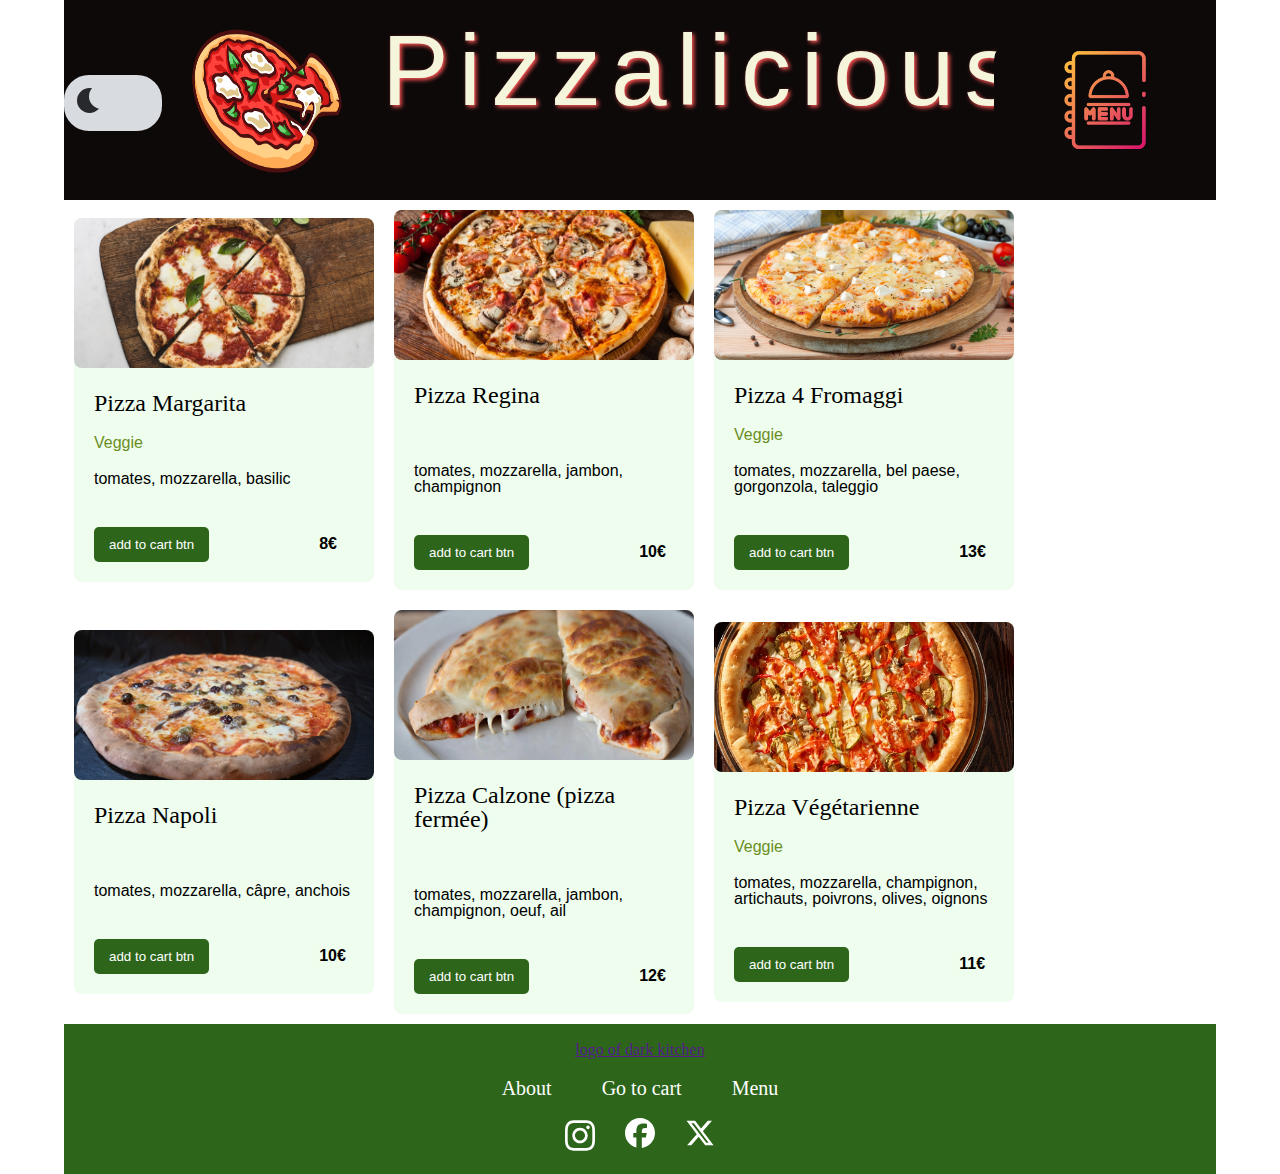
==== index.html @ 3999c594 ".." ====
<!DOCTYPE html>
<html lang="en">

<head>
    <meta charset="UTF-8">
    <meta http-equiv="X-UA-Compatible" content="IE=edge">
    <meta name="viewport" content="width=device-width, initial-scale=1.0">
    <link rel="stylesheet" href="./assets/scss/main.css">
    
    <script defer src="./assets/js/script.js"></script>
    <title>Dark kitchen</title>
</head>

<body>
    <header>
        <div class="toggle-switch">
            <label class="switch-label">
              <input type="checkbox" class="checkbox" onclick="toggleDarkMode()">
              <span class="slider"></span>
            </label>
          </div>
        <script src="./assets/js/dark-mode.js"></script>
        <section class="logopizza">
            <a href=""><img class= imglogo src="./assets/img/logo.png" alt="Logo pizza"></a>
        </section>
        <section class="title">
            <h1>Pizzalicious.</h1>
        </section>
        <section class="logomenu">
            <a class=lien href="lien"><img class= imgmenu src="/./assets/img/menu.png" alt="Logo Menu"></a>
        </section>
    </header>

    <main>
        <!--  a faire dans JS -->
    </main>
    <footer>
        <section>
            <a href="">logo of dark kitchen</a>
        </section>

        <section class="links">
        <a href="">About</a>
        <a href="">Go to cart</a>
        <a href="">Menu</a>
    </section>


        <section class="media">
            <a href="" target="_blank"><img src="./assets/img/instagram.svg" alt="instagram"></a>
            <a href="" target="_blank"><img src="./assets/img/facebook.svg" alt="facebook"></a>
            <a href="" target="_blank"><img src="./assets/img/x-twitter.svg" alt="x-twitter"></a>
        </section>
    </footer>
</body>

</html>
---- assets/scss/main.css ----
/* http://meyerweb.com/eric/tools/css/reset/ 
   v2.0 | 20110126
   License: none (public domain)
*/
html, body, div, span, applet, object, iframe,
h1, h2, h3, h4, h5, h6, p, blockquote, pre,
a, abbr, acronym, address, big, cite, code,
del, dfn, em, img, ins, kbd, q, s, samp,
small, strike, strong, sub, sup, tt, var,
b, u, i, center,
dl, dt, dd, ol, ul, li,
fieldset, form, label, legend,
table, caption, tbody, tfoot, thead, tr, th, td,
article, aside, canvas, details, embed,
figure, figcaption, footer, header, hgroup,
menu, nav, output, ruby, section, summary,
time, mark, audio, video {
  margin: 0;
  padding: 0;
  border: 0;
  font-size: 100%;
  font: inherit;
  vertical-align: baseline;
}

/* HTML5 display-role reset for older browsers */
article, aside, details, figcaption, figure,
footer, header, hgroup, menu, nav, section {
  display: block;
}

body {
  line-height: 1;
}

ol, ul {
  list-style: none;
}

blockquote, q {
  quotes: none;
}

blockquote:before, blockquote:after,
q:before, q:after {
  content: "";
  content: none;
}

table {
  border-collapse: collapse;
  border-spacing: 0;
}

footer {
  width: 100%;
  background-color: rgb(45, 102, 27);
  height: 150px;
  display: flex;
  flex-flow: column wrap;
  align-items: center;
  justify-content: center;
  gap: 20px;
}

.links {
  display: flex;
  flex-direction: row;
  gap: 50px;
}
.links a {
  text-decoration: none;
  color: white;
  font-size: 20px;
}

.media {
  display: flex;
  flex-direction: row;
  gap: 30px;
}
.media img {
  width: 30px;
}

body {
  background-color: rgb(255, 235, 235);
}

main {
  width: 100%;
  height: auto;
  display: flex;
  flex-direction: row;
  flex-wrap: wrap;
  justify-content: flex-start;
  align-content: center;
  align-items: center;
}

.pizza-card {
  background-color: rgb(238, 253, 238);
  border-radius: 8px;
  margin: 10px;
  width: 300px;
  transition: transform 0.3s ease-in-out;
}
.pizza-card:hover {
  transform: scale(1.05);
  box-shadow: 0 4px 8px rgba(0, 0, 0, 0.1);
}
.pizza-card__name {
  font-family: "Playfair Display", serif;
  font-size: 1.5em;
  margin: 20px 20px;
}
.pizza-card__veganOrNot {
  font-family: "Josefin Sans", sans-serif;
  text-align: center;
  margin: 20px 20px;
  color: #6B8E23;
}
.pizza-card__photo {
  width: 100%;
  height: 150px;
  border-radius: 8px;
  -o-object-fit: cover;
     object-fit: cover;
}
.pizza-card__ingredients {
  margin: 20px 20px;
  font-family: "Josefin Sans", sans-serif;
}
.pizza-card__add-to-cart {
  font-family: "Josefin Sans", sans-serif;
  background-color: rgb(45, 102, 27);
  color: #fff;
  padding: 10px 15px;
  margin: 20px 20px;
  border: none;
  border-radius: 5px;
  cursor: pointer;
}
.pizza-card__add-to-cart:hover {
  background-color: rgb(42, 133, 14);
}
.pizza-card__price {
  font-family: "Josefin Sans", sans-serif;
  font-weight: bold;
  margin-top: 10px;
  margin-left: 90px;
}

@media (max-width: 768px) {
  .pizza-card {
    width: 100%;
    margin: 20px 0;
  }
}
body {
  max-width: 90%;
  margin: auto;
  background-color: rgb(255, 255, 255);
}

header {
  width: 100%;
  height: 200px;
  display: flex;
  flex-direction: row;
  align-items: center;
  background-color: rgb(14, 9, 9);
}

.imglogo {
  width: 100%;
  height: 100%;
  margin-left: 20%;
}

.logopizza {
  width: 15%;
  height: 100%;
  background-color: rgb(14, 9, 9);
}

.title {
  width: 60%;
  height: 100%;
  font-size: 250%;
  text-align: center;
}

h1 {
  font-family: "Paytone One", sans-serif;
  color: beige;
  font-size: 100px;
  margin-top: 3%;
  margin-left: 10%;
  letter-spacing: 10px;
  text-shadow: 2px 2px 4px rgb(255, 84, 84);
}

.logomenu {
  width: 21%;
  background-color: rgb(14, 9, 9);
  margin: auto;
  border-radius: 20%;
}

.imgmenu {
  width: 60%;
  height: 50%;
  display: flex;
  margin: auto;
}

.dark-mode {
  background-color: #1c1c1e;
  color: #fefefe;
}

.dark-mode-link {
  color: blue;
}

.dark-mode-card {
  background-color: yellowgreen;
}

.toggle-switch {
  position: relative;
  width: 100px;
  height: 50px;
  --light: #d8dbe0;
  --dark: #28292c;
  --link: rgb(27, 129, 112);
  --link-hover: rgb(24, 94, 82);
}

.switch-label {
  position: absolute;
  width: 100%;
  height: 50px;
  background-color: var(--light);
  border-radius: 25px;
  cursor: pointer;
  border: 3px solid var(--light);
}

.checkbox {
  position: absolute;
  display: none;
}

.slider {
  position: absolute;
  width: 100%;
  height: 100%;
  border-radius: 25px;
  transition: 0.3s;
}

.checkbox:checked ~ .slider {
  background-color: var(--dark);
}

.slider::before {
  content: "";
  position: absolute;
  top: 10px;
  left: 10px;
  width: 25px;
  height: 25px;
  border-radius: 50%;
  box-shadow: inset 12px -4px 0px 0px var(--dark);
  background-color: var(--light);
  transition: 0.3s;
}

.checkbox:checked ~ .slider::before {
  transform: translateX(50px);
  background-color: var(--light);
  box-shadow: none;
}/*# sourceMappingURL=main.css.map */
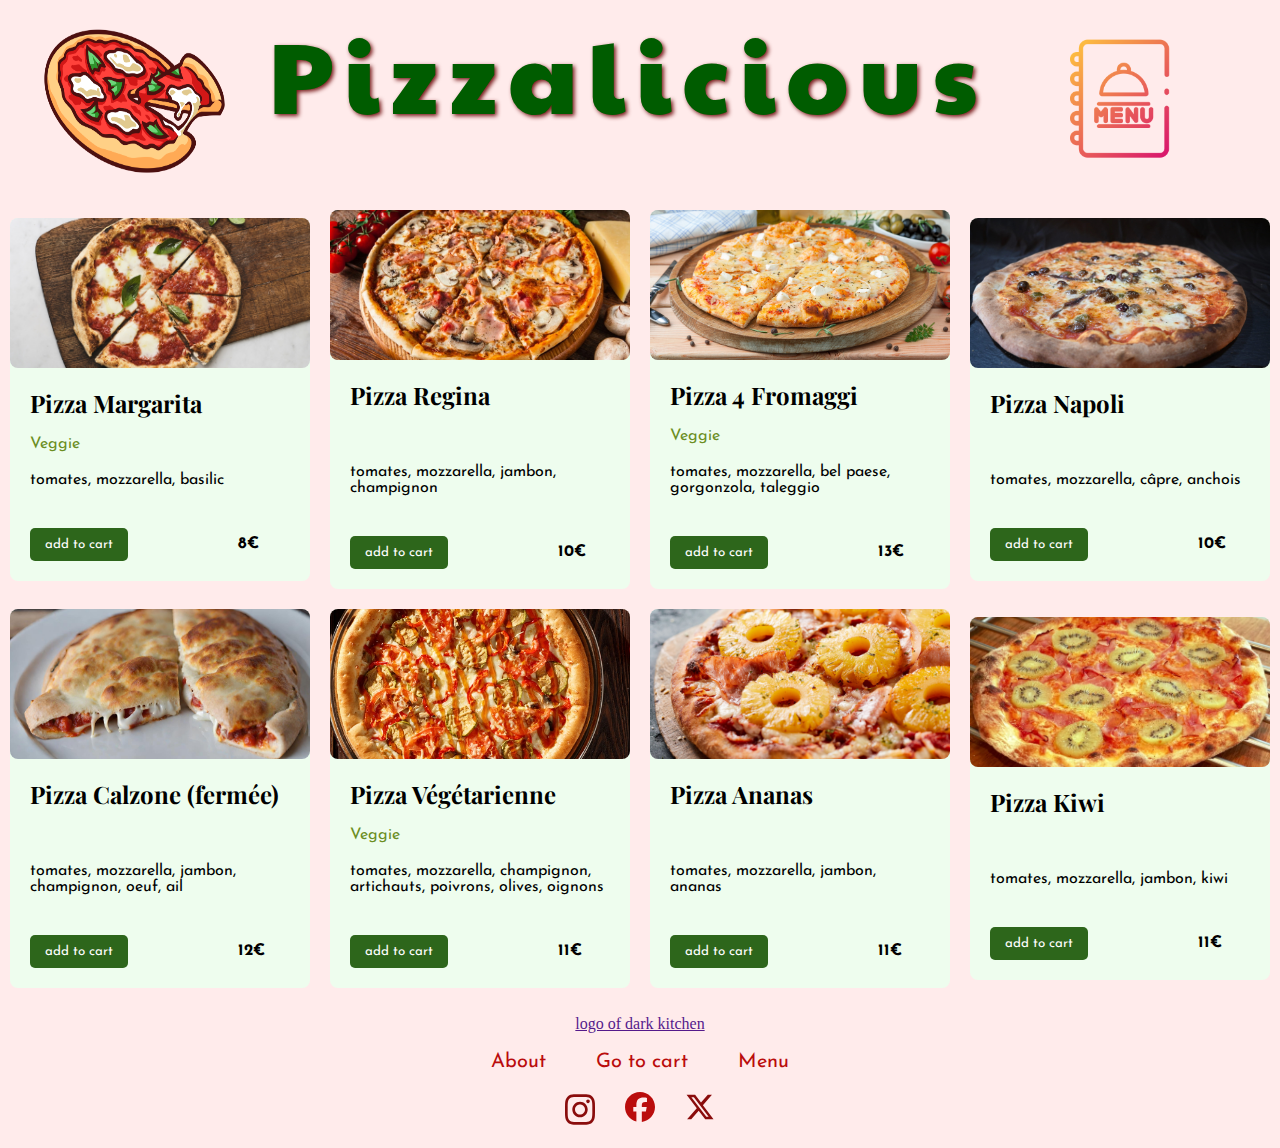
==== commit 5d4fb294: "version finale v1.0" ====
--- a/index.html
+++ b/index.html
@@ -5,51 +5,61 @@
     <meta charset="UTF-8">
     <meta http-equiv="X-UA-Compatible" content="IE=edge">
     <meta name="viewport" content="width=device-width, initial-scale=1.0">
-    <link rel="stylesheet" href="./assets/scss/main.css">
-    
-    <script defer src="./assets/js/script.js"></script>
+    <!-- <script src="\\wsl.localhost\Ubuntu-22.04\home\seaansurf\DOM\projects\Dark-Kitchen\assets\js\script.js"></script> -->
+    <script src="./assets/js/script.js"></script>
+    <link rel="stylesheet" href="assets/scss/main.css">
+    <!-- <link rel="stylesheet" href="assets/scss/vendors/_reset.css"> -->
     <title>Dark kitchen</title>
 </head>
 
 <body>
-    <header>
-        <div class="toggle-switch">
-            <label class="switch-label">
-              <input type="checkbox" class="checkbox" onclick="toggleDarkMode()">
-              <span class="slider"></span>
-            </label>
-          </div>
-        <script src="./assets/js/dark-mode.js"></script>
+
+    <!-- HEADER -->
+    <header> 
         <section class="logopizza">
-            <a href=""><img class= imglogo src="./assets/img/logo.png" alt="Logo pizza"></a>
-        </section>
-        <section class="title">
-            <h1>Pizzalicious.</h1>
-        </section>
-        <section class="logomenu">
-            <a class=lien href="lien"><img class= imgmenu src="/./assets/img/menu.png" alt="Logo Menu"></a>
-        </section>
+        <a href="">
+            <img class= imglogo src="assets/img/logo.png" alt="Logo pizza">
+            </a>
+    </section>
+    <section class="title">
+        <h1>Pizzalicious</h1>
+    </section>
+    <section class="logomenu">
+        <a class=lien href="lien">
+            <section class="menuderoulant">
+        <img class= imgmenu src="assets/img/menu.png" alt="Logo Menu">
+        <ul class="listemenu">
+            <li><a href="#">pizzas</a></li>
+            <li><a href="#">pizzas veggies</a></li>
+        </ul>
+    </section>
+    </a>
+    </section>
     </header>
-
+<!-- MAIN -->
     <main>
         <!--  a faire dans JS -->
     </main>
+
+
+
+<!--  FOOTER -->
     <footer>
         <section>
             <a href="">logo of dark kitchen</a>
         </section>
 
         <section class="links">
-        <a href="">About</a>
-        <a href="">Go to cart</a>
-        <a href="">Menu</a>
-    </section>
+            <a href="">About</a>
+            <a href="">Go to cart</a>
+            <a href="">Menu</a>
+        </section>
 
 
         <section class="media">
-            <a href="" target="_blank"><img src="./assets/img/instagram.svg" alt="instagram"></a>
-            <a href="" target="_blank"><img src="./assets/img/facebook.svg" alt="facebook"></a>
-            <a href="" target="_blank"><img src="./assets/img/x-twitter.svg" alt="x-twitter"></a>
+            <a href="" target="_blank"><img src="./assets/img/instagram_1.svg" alt="instagram"></a>
+            <a href="" target="_blank"><img src="assets/img/facebook_red.svg" alt="facebook"></a>
+            <a href="" target="_blank"><img src="./assets/img/x-twitter_1.svg" alt="x-twitter"></a>
         </section>
     </footer>
 </body>
--- a/assets/scss/main.css
+++ b/assets/scss/main.css
@@ -2,8 +2,10 @@
    v2.0 | 20110126
    License: none (public domain)
 */
+@import url("https://fonts.googleapis.com/css2?family=Paytone+One&display=swap");
+@import url("https://fonts.googleapis.com/css2?family=Crimson+Text:wght@400;700&family=Josefin+Sans:wght@300;400&family=Playfair+Display:wght@400;700&display=swap");
 html, body, div, span, applet, object, iframe,
-h1, h2, h3, h4, h5, h6, p, blockquote, pre,
+h1, h2, h4, h5, h6, p, blockquote, pre,
 a, abbr, acronym, address, big, cite, code,
 del, dfn, em, img, ins, kbd, q, s, samp,
 small, strike, strong, sub, sup, tt, var,
@@ -52,39 +54,98 @@
   border-spacing: 0;
 }
 
-footer {
-  width: 100%;
-  background-color: rgb(45, 102, 27);
-  height: 150px;
-  display: flex;
-  flex-flow: column wrap;
+body {
+  background-color: rgb(255, 235, 235);
+}
+
+header {
+  width: 100%;
+  height: 200px;
+  display: flex;
+  flex-direction: row;
   align-items: center;
-  justify-content: center;
-  gap: 20px;
-}
-
-.links {
-  display: flex;
-  flex-direction: row;
-  gap: 50px;
-}
-.links a {
+  background-color: rgb(255, 235, 235);
+}
+
+.imglogo {
+  width: 100%;
+  height: 100%;
+  margin-left: 20%;
+}
+
+.logopizza {
+  width: 15%;
+  height: 100%;
+  background-color: rgb(255, 235, 235);
+}
+
+.title {
+  font-family: "Paytone One, Sans-Serif";
+  width: 60%;
+  height: 100%;
+  font-size: 250%;
+  text-align: center;
+}
+
+h1 {
+  font-family: "Paytone One", sans-serif;
+  color: rgb(0, 92, 0);
+  font-size: 100px;
+  margin-top: 3%;
+  margin-left: 10%;
+  letter-spacing: 10px;
+  text-shadow: 2px 2px 4px rgb(117, 23, 23);
+}
+
+.logomenu {
+  width: 21%;
+  margin: auto;
+}
+
+.imgmenu {
+  width: 60%;
+  height: 50%;
+  display: flex;
+  margin: auto;
+}
+
+.menuderoulant {
+  font-family: "Josefin Sans", sans-serif;
+  position: relative;
+  display: inline-block;
+}
+.menuderoulant ul {
+  display: none;
+}
+.menuderoulant:hover ul {
+  display: block;
+}
+
+.listemenu {
+  position: relative;
+  list-style: none;
+  padding: 5%;
+  margin: 0;
+  background-color: rgb(238, 253, 238);
+  box-shadow: 0px 8px 16px 0px rgba(0, 0, 0, 0.2);
+}
+
+.listemenu li {
+  padding: 10px;
+  text-align: right;
+}
+
+.menuderoulant a {
+  font-family: "Crimson Text", serif;
+  font-size: x-large;
   text-decoration: none;
-  color: white;
-  font-size: 20px;
-}
-
-.media {
-  display: flex;
-  flex-direction: row;
-  gap: 30px;
-}
-.media img {
-  width: 30px;
-}
-
-body {
-  background-color: rgb(255, 235, 235);
+  color: rgb(92, 0, 0);
+}
+
+ul {
+  width: 60%;
+  height: 90px;
+  border-radius: 20px;
 }
 
 main {
@@ -151,135 +212,43 @@
   margin-left: 90px;
 }
 
+footer {
+  width: 100%;
+  background-color: rgb(255, 235, 235);
+  height: 150px;
+  display: flex;
+  flex-flow: column wrap;
+  align-items: center;
+  justify-content: center;
+  gap: 20px;
+}
+
+.links {
+  font-family: "Josefin Sans", sans-serif;
+  color: rgb(186, 12, 12);
+  display: flex;
+  flex-direction: row;
+  gap: 50px;
+}
+.links a {
+  text-decoration: none;
+  font-family: "Josefin Sans", sans-serif;
+  color: rgb(186, 12, 12);
+  font-size: 20px;
+}
+
+.media {
+  display: flex;
+  flex-direction: row;
+  gap: 30px;
+}
+.media img {
+  width: 30px;
+}
+
 @media (max-width: 768px) {
   .pizza-card {
     width: 100%;
     margin: 20px 0;
   }
-}
-body {
-  max-width: 90%;
-  margin: auto;
-  background-color: rgb(255, 255, 255);
-}
-
-header {
-  width: 100%;
-  height: 200px;
-  display: flex;
-  flex-direction: row;
-  align-items: center;
-  background-color: rgb(14, 9, 9);
-}
-
-.imglogo {
-  width: 100%;
-  height: 100%;
-  margin-left: 20%;
-}
-
-.logopizza {
-  width: 15%;
-  height: 100%;
-  background-color: rgb(14, 9, 9);
-}
-
-.title {
-  width: 60%;
-  height: 100%;
-  font-size: 250%;
-  text-align: center;
-}
-
-h1 {
-  font-family: "Paytone One", sans-serif;
-  color: beige;
-  font-size: 100px;
-  margin-top: 3%;
-  margin-left: 10%;
-  letter-spacing: 10px;
-  text-shadow: 2px 2px 4px rgb(255, 84, 84);
-}
-
-.logomenu {
-  width: 21%;
-  background-color: rgb(14, 9, 9);
-  margin: auto;
-  border-radius: 20%;
-}
-
-.imgmenu {
-  width: 60%;
-  height: 50%;
-  display: flex;
-  margin: auto;
-}
-
-.dark-mode {
-  background-color: #1c1c1e;
-  color: #fefefe;
-}
-
-.dark-mode-link {
-  color: blue;
-}
-
-.dark-mode-card {
-  background-color: yellowgreen;
-}
-
-.toggle-switch {
-  position: relative;
-  width: 100px;
-  height: 50px;
-  --light: #d8dbe0;
-  --dark: #28292c;
-  --link: rgb(27, 129, 112);
-  --link-hover: rgb(24, 94, 82);
-}
-
-.switch-label {
-  position: absolute;
-  width: 100%;
-  height: 50px;
-  background-color: var(--light);
-  border-radius: 25px;
-  cursor: pointer;
-  border: 3px solid var(--light);
-}
-
-.checkbox {
-  position: absolute;
-  display: none;
-}
-
-.slider {
-  position: absolute;
-  width: 100%;
-  height: 100%;
-  border-radius: 25px;
-  transition: 0.3s;
-}
-
-.checkbox:checked ~ .slider {
-  background-color: var(--dark);
-}
-
-.slider::before {
-  content: "";
-  position: absolute;
-  top: 10px;
-  left: 10px;
-  width: 25px;
-  height: 25px;
-  border-radius: 50%;
-  box-shadow: inset 12px -4px 0px 0px var(--dark);
-  background-color: var(--light);
-  transition: 0.3s;
-}
-
-.checkbox:checked ~ .slider::before {
-  transform: translateX(50px);
-  background-color: var(--light);
-  box-shadow: none;
 }/*# sourceMappingURL=main.css.map */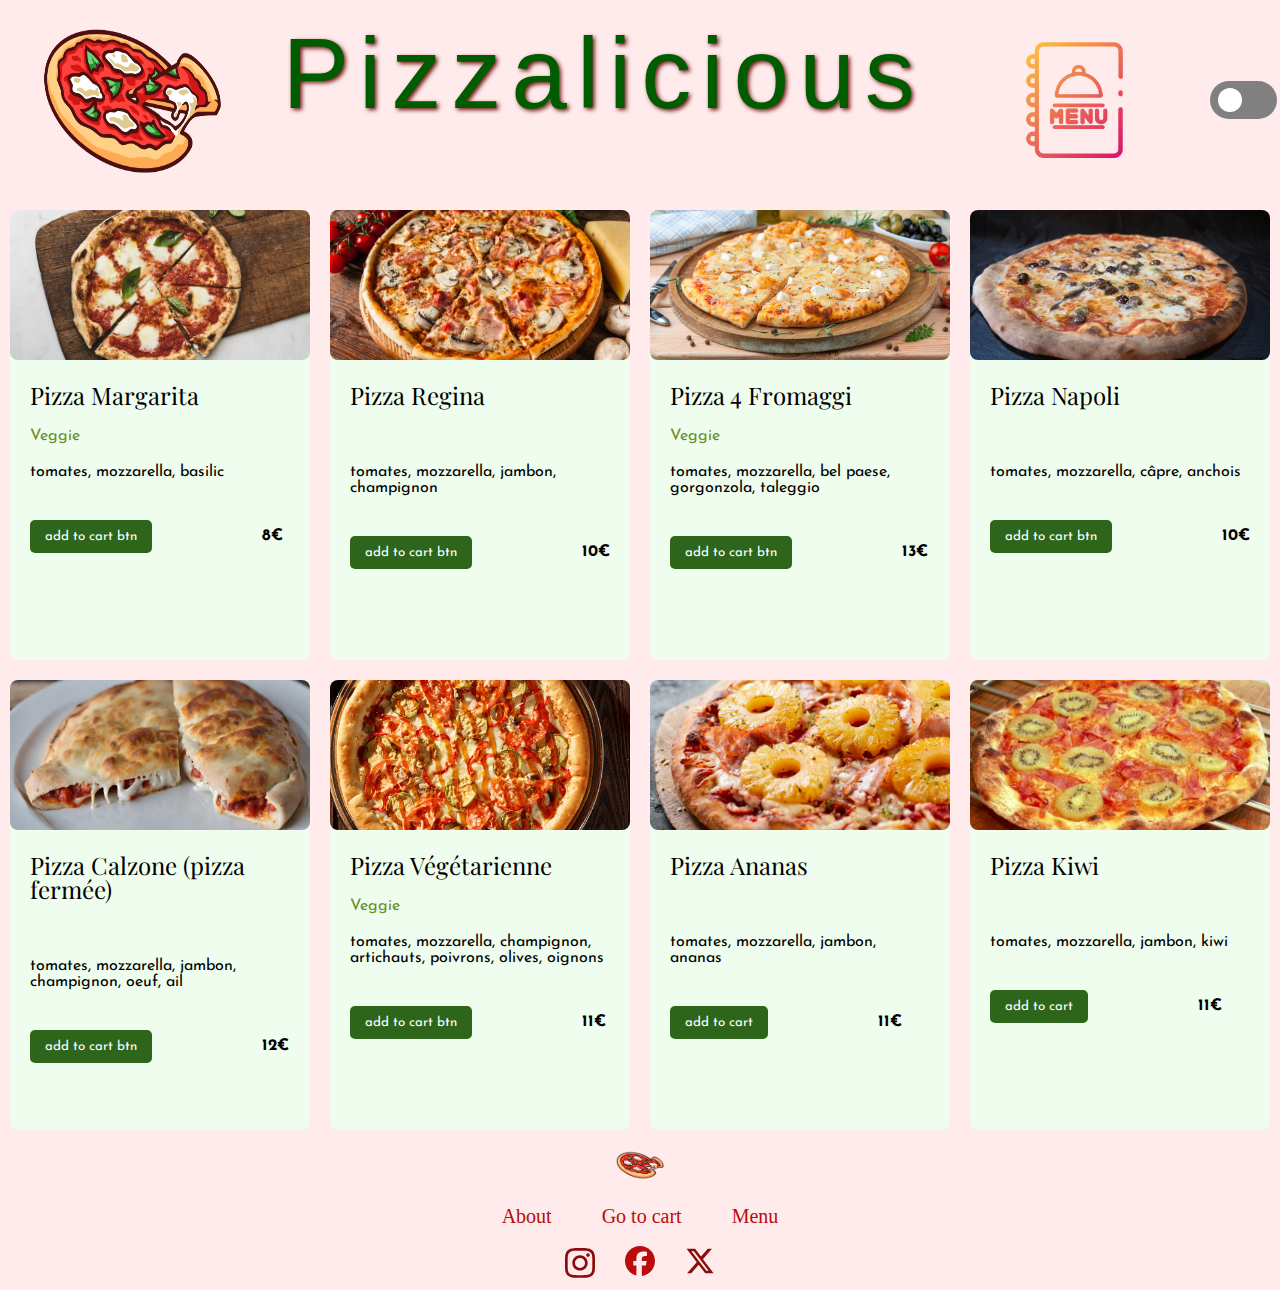
==== commit ae60fa5f: "darkmode + btn" ====
--- a/index.html
+++ b/index.html
@@ -5,61 +5,51 @@
     <meta charset="UTF-8">
     <meta http-equiv="X-UA-Compatible" content="IE=edge">
     <meta name="viewport" content="width=device-width, initial-scale=1.0">
-    <!-- <script src="\\wsl.localhost\Ubuntu-22.04\home\seaansurf\DOM\projects\Dark-Kitchen\assets\js\script.js"></script> -->
-    <script src="./assets/js/script.js"></script>
-    <link rel="stylesheet" href="assets/scss/main.css">
-    <!-- <link rel="stylesheet" href="assets/scss/vendors/_reset.css"> -->
+    <link rel="stylesheet" href="./assets/scss/main.css">
+    
+    <script defer src="./assets/js/script.js"></script>
     <title>Dark kitchen</title>
 </head>
 
 <body>
+    <header>
+        <section class="logopizza">
+            <a href=""><img class= imglogo src="./assets/img/logo.png" alt="Logo pizza"></a>
+        </section>
+        <section class="title">
+            <h1>Pizzalicious</h1>
+        </section>
+        <section class="logomenu">
+            <a class=lien href="#"><img class= imgmenu src="/./assets/img/menu.png" alt="Logo Menu"></a>
+        </section>
 
-    <!-- HEADER -->
-    <header> 
-        <section class="logopizza">
-        <a href="">
-            <img class= imglogo src="assets/img/logo.png" alt="Logo pizza">
-            </a>
-    </section>
-    <section class="title">
-        <h1>Pizzalicious</h1>
-    </section>
-    <section class="logomenu">
-        <a class=lien href="lien">
-            <section class="menuderoulant">
-        <img class= imgmenu src="assets/img/menu.png" alt="Logo Menu">
-        <ul class="listemenu">
-            <li><a href="#">pizzas</a></li>
-            <li><a href="#">pizzas veggies</a></li>
-        </ul>
-    </section>
-    </a>
-    </section>
+
+        <label class="switch">
+            <input type="checkbox" onclick="toggleDarkMode()">
+            <span class="slider"></span>
+        </label>
+        <script src="./assets/js/dark-mode.js"></script>
     </header>
-<!-- MAIN -->
+
     <main>
         <!--  a faire dans JS -->
     </main>
-
-
-
-<!--  FOOTER -->
     <footer>
-        <section>
-            <a href="">logo of dark kitchen</a>
+        <section class= "logo">
+            <img  src="./assets/img/logo.png" alt="Logo pizza">
         </section>
 
         <section class="links">
-            <a href="">About</a>
-            <a href="">Go to cart</a>
-            <a href="">Menu</a>
-        </section>
+        <a href="#">About</a>
+        <a href="#">Go to cart</a>
+        <a href="#">Menu</a>
+    </section>
 
 
         <section class="media">
-            <a href="" target="_blank"><img src="./assets/img/instagram_1.svg" alt="instagram"></a>
-            <a href="" target="_blank"><img src="assets/img/facebook_red.svg" alt="facebook"></a>
-            <a href="" target="_blank"><img src="./assets/img/x-twitter_1.svg" alt="x-twitter"></a>
+            <a href="#" target="_blank" ><img src="./assets/img/instagram.svg" alt="instagram" class="reseaux insta"></a>
+            <a href="#" target="_blank" ><img src="./assets/img/facebook.svg" alt="facebook" class="reseaux facebook"></a>
+            <a href="#" target="_blank" ><img src="./assets/img/x-twitter.svg" alt="x-twitter" class="reseaux twitter"></a>
         </section>
     </footer>
 </body>
--- a/assets/scss/main.css
+++ b/assets/scss/main.css
@@ -2,10 +2,9 @@
    v2.0 | 20110126
    License: none (public domain)
 */
-@import url("https://fonts.googleapis.com/css2?family=Paytone+One&display=swap");
 @import url("https://fonts.googleapis.com/css2?family=Crimson+Text:wght@400;700&family=Josefin+Sans:wght@300;400&family=Playfair+Display:wght@400;700&display=swap");
 html, body, div, span, applet, object, iframe,
-h1, h2, h4, h5, h6, p, blockquote, pre,
+h1, h2, h3, h4, h5, h6, p, blockquote, pre,
 a, abbr, acronym, address, big, cite, code,
 del, dfn, em, img, ins, kbd, q, s, samp,
 small, strike, strong, sub, sup, tt, var,
@@ -54,17 +53,118 @@
   border-spacing: 0;
 }
 
+footer {
+  width: 100%;
+  height: 150px;
+  display: flex;
+  flex-flow: column wrap;
+  align-items: center;
+  justify-content: center;
+  gap: 20px;
+}
+footer img {
+  width: 50px;
+}
+
+.links {
+  display: flex;
+  flex-direction: row;
+  gap: 50px;
+}
+.links a {
+  text-decoration: none;
+  color: rgb(186, 12, 12);
+  font-size: 20px;
+}
+
+.media {
+  display: flex;
+  flex-direction: row;
+  gap: 30px;
+}
+.media img {
+  width: 30px;
+}
+
 body {
   background-color: rgb(255, 235, 235);
 }
 
+main {
+  width: 100%;
+  display: flex;
+  flex-direction: row;
+  flex-wrap: wrap;
+  align-items: center;
+  justify-content: center;
+}
+
+.pizza-card {
+  background-color: rgb(238, 253, 238);
+  border-radius: 8px;
+  margin: 10px;
+  width: 300px;
+  height: 450px;
+  transition: transform 0.3s ease-in-out;
+}
+.pizza-card:hover {
+  transform: scale(1.05);
+  box-shadow: 0 4px 8px rgba(0, 0, 0, 0.1);
+}
+.pizza-card__name {
+  font-family: "Playfair Display", serif;
+  font-size: 1.5em;
+  margin: 20px 20px;
+}
+.pizza-card__veganOrNot {
+  font-family: "Josefin Sans", sans-serif;
+  text-align: center;
+  margin: 20px 20px;
+  color: #6B8E23;
+}
+.pizza-card__photo {
+  width: 100%;
+  height: 150px;
+  border-radius: 8px;
+  -o-object-fit: cover;
+     object-fit: cover;
+}
+.pizza-card__ingredients {
+  margin: 20px 20px;
+  font-family: "Josefin Sans", sans-serif;
+}
+.pizza-card__add-to-cart {
+  font-family: "Josefin Sans", sans-serif;
+  background-color: rgb(45, 102, 27);
+  color: #fff;
+  padding: 10px 15px;
+  margin: 20px 20px;
+  border: none;
+  border-radius: 5px;
+  cursor: pointer;
+}
+.pizza-card__add-to-cart:hover {
+  background-color: rgb(42, 133, 14);
+}
+.pizza-card__price {
+  font-family: "Josefin Sans", sans-serif;
+  font-weight: bold;
+  margin-top: 10px;
+  margin-left: 90px;
+}
+
+@media (max-width: 768px) {
+  .pizza-card {
+    width: 100%;
+    margin: 20px 0;
+  }
+}
 header {
   width: 100%;
   height: 200px;
   display: flex;
   flex-direction: row;
   align-items: center;
-  background-color: rgb(255, 235, 235);
 }
 
 .imglogo {
@@ -76,7 +176,6 @@
 .logopizza {
   width: 15%;
   height: 100%;
-  background-color: rgb(255, 235, 235);
 }
 
 .title {
@@ -148,107 +247,66 @@
   border-radius: 20px;
 }
 
-main {
-  width: 100%;
-  height: auto;
-  display: flex;
-  flex-direction: row;
-  flex-wrap: wrap;
-  justify-content: flex-start;
-  align-content: center;
-  align-items: center;
-}
-
-.pizza-card {
-  background-color: rgb(238, 253, 238);
-  border-radius: 8px;
-  margin: 10px;
-  width: 300px;
-  transition: transform 0.3s ease-in-out;
-}
-.pizza-card:hover {
-  transform: scale(1.05);
-  box-shadow: 0 4px 8px rgba(0, 0, 0, 0.1);
-}
-.pizza-card__name {
-  font-family: "Playfair Display", serif;
-  font-size: 1.5em;
-  margin: 20px 20px;
-}
-.pizza-card__veganOrNot {
-  font-family: "Josefin Sans", sans-serif;
-  text-align: center;
-  margin: 20px 20px;
-  color: #6B8E23;
-}
-.pizza-card__photo {
-  width: 100%;
-  height: 150px;
-  border-radius: 8px;
-  -o-object-fit: cover;
-     object-fit: cover;
-}
-.pizza-card__ingredients {
-  margin: 20px 20px;
-  font-family: "Josefin Sans", sans-serif;
-}
-.pizza-card__add-to-cart {
-  font-family: "Josefin Sans", sans-serif;
-  background-color: rgb(45, 102, 27);
-  color: #fff;
-  padding: 10px 15px;
-  margin: 20px 20px;
-  border: none;
-  border-radius: 5px;
+.dark-mode {
+  background-color: rgb(92, 0, 0);
+  color: white;
+}
+
+.dark-mode-header {
+  background-color: rgb(92, 0, 0);
+}
+.dark-mode-header h1 {
+  text-shadow: 2px 2px 4px rgb(238, 253, 238);
+}
+
+.dark-mode-card {
+  background-color: rgb(0, 92, 0);
+}
+
+.dark-mode-foot {
+  background-color: rgb(92, 0, 0);
+}
+.dark-mode-foot a {
+  color: rgb(255, 235, 235);
+}
+
+.switch {
+  position: relative;
+  display: inline-block;
+  width: 68px;
+  height: 38px;
+  margin: 3px;
+}
+
+.switch input {
+  opacity: 0;
+  width: 0;
+  height: 0;
+}
+
+.slider {
+  position: absolute;
   cursor: pointer;
-}
-.pizza-card__add-to-cart:hover {
-  background-color: rgb(42, 133, 14);
-}
-.pizza-card__price {
-  font-family: "Josefin Sans", sans-serif;
-  font-weight: bold;
-  margin-top: 10px;
-  margin-left: 90px;
-}
-
-footer {
-  width: 100%;
-  background-color: rgb(255, 235, 235);
-  height: 150px;
-  display: flex;
-  flex-flow: column wrap;
-  align-items: center;
-  justify-content: center;
-  gap: 20px;
-}
-
-.links {
-  font-family: "Josefin Sans", sans-serif;
-  color: rgb(186, 12, 12);
-  display: flex;
-  flex-direction: row;
-  gap: 50px;
-}
-.links a {
-  text-decoration: none;
-  font-family: "Josefin Sans", sans-serif;
-  color: rgb(186, 12, 12);
-  font-size: 20px;
-}
-
-.media {
-  display: flex;
-  flex-direction: row;
-  gap: 30px;
-}
-.media img {
-  width: 30px;
-}
-
-@media (max-width: 768px) {
-  .pizza-card {
-    width: 100%;
-    margin: 20px 0;
-  }
+  top: 0;
+  left: 0;
+  right: 0;
+  bottom: 0;
+  background-color: grey;
+  border-radius: 34px;
+}
+
+.slider:before {
+  position: absolute;
+  content: "";
+  height: 24px;
+  width: 24px;
+  left: 8px;
+  bottom: 7px;
+  background-color: white;
+  border-radius: 50%;
+}
+
+input:checked + .slider:before {
+  background-color: white;
+  transform: translateX(24px);
 }/*# sourceMappingURL=main.css.map */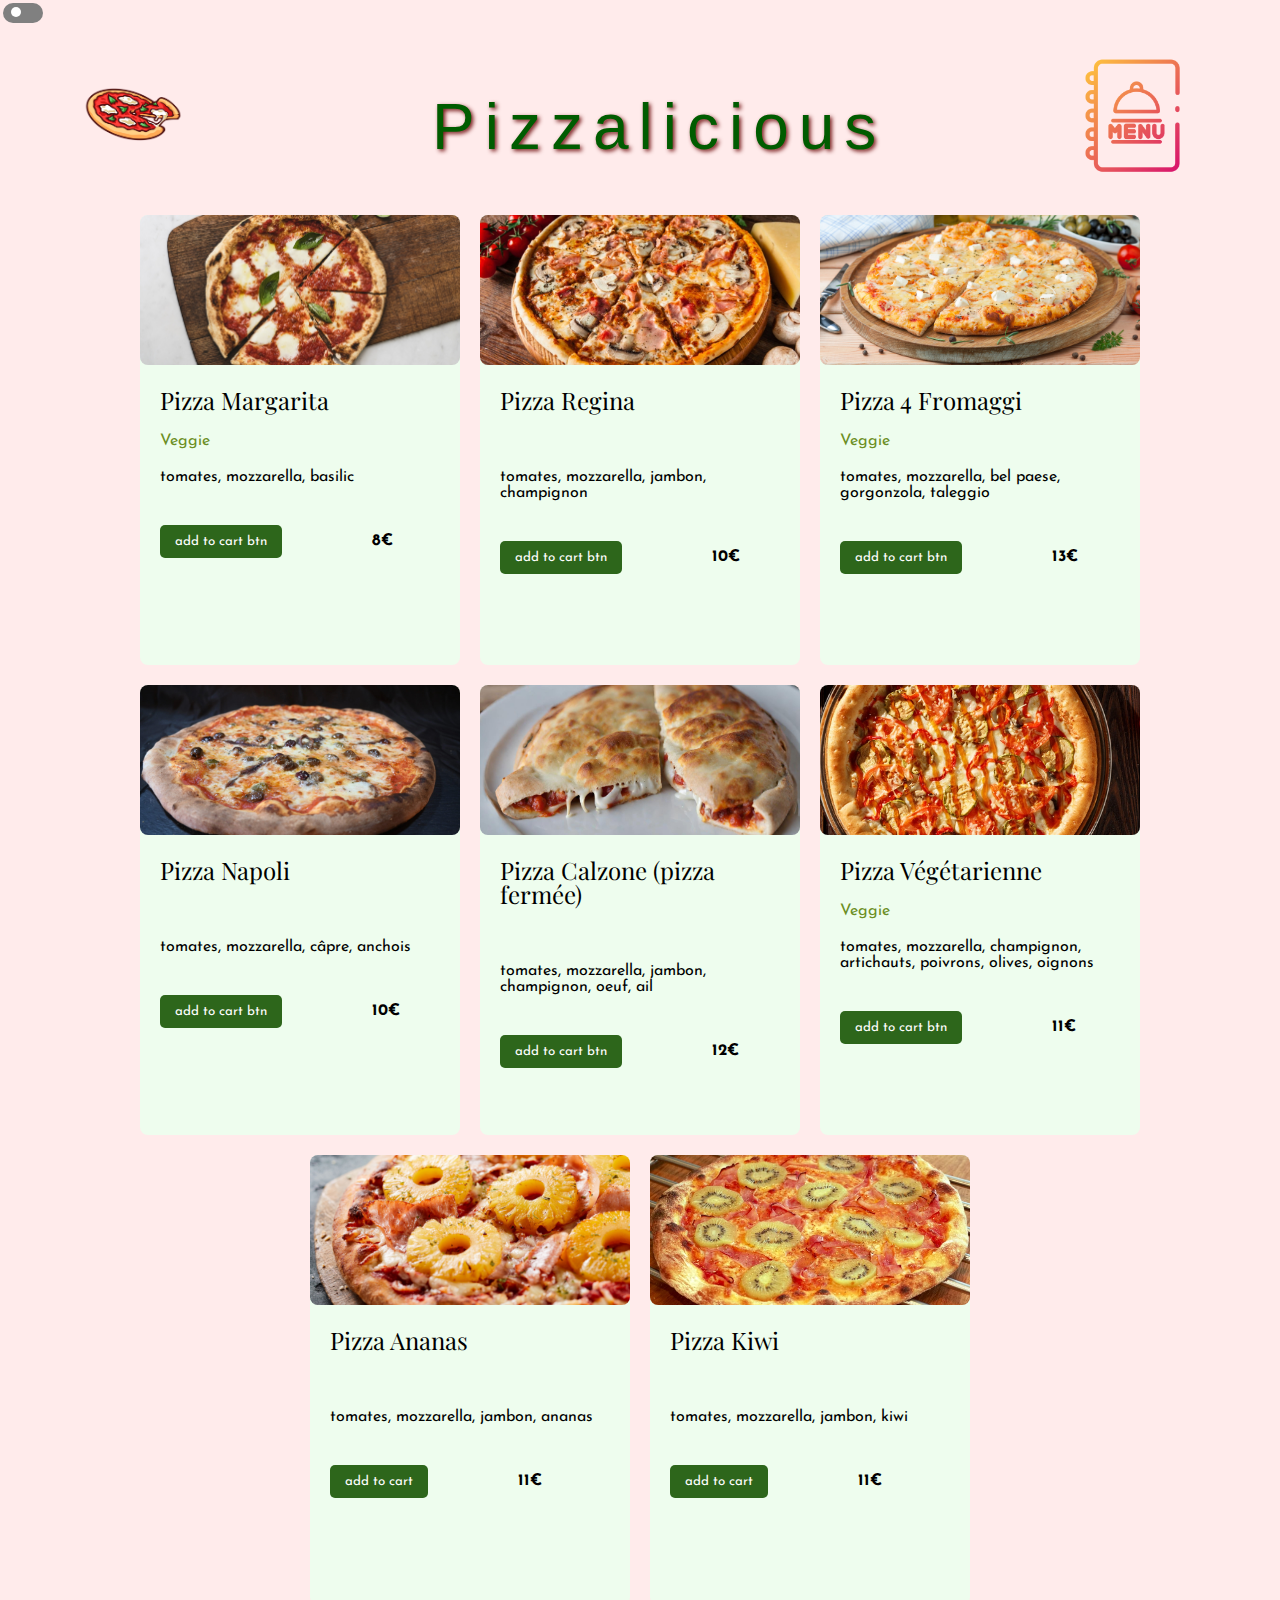
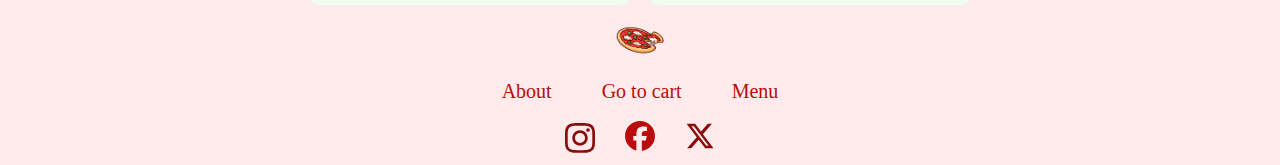
==== commit d32f8997: "responsive" ====
--- a/index.html
+++ b/index.html
@@ -12,6 +12,11 @@
 </head>
 
 <body>
+    <label class="switch">
+        <input type="checkbox" onclick="toggleDarkMode()">
+        <span class="slider"></span>
+    </label>
+    <script src="./assets/js/dark-mode.js"></script>
     <header>
         <section class="logopizza">
             <a href=""><img class= imglogo src="./assets/img/logo.png" alt="Logo pizza"></a>
@@ -22,13 +27,6 @@
         <section class="logomenu">
             <a class=lien href="#"><img class= imgmenu src="/./assets/img/menu.png" alt="Logo Menu"></a>
         </section>
-
-
-        <label class="switch">
-            <input type="checkbox" onclick="toggleDarkMode()">
-            <span class="slider"></span>
-        </label>
-        <script src="./assets/js/dark-mode.js"></script>
     </header>
 
     <main>
@@ -38,14 +36,11 @@
         <section class= "logo">
             <img  src="./assets/img/logo.png" alt="Logo pizza">
         </section>
-
         <section class="links">
-        <a href="#">About</a>
-        <a href="#">Go to cart</a>
-        <a href="#">Menu</a>
-    </section>
-
-
+            <a href="#">About</a>
+            <a href="#">Go to cart</a>
+            <a href="#">Menu</a>
+        </section>
         <section class="media">
             <a href="#" target="_blank" ><img src="./assets/img/instagram.svg" alt="instagram" class="reseaux insta"></a>
             <a href="#" target="_blank" ><img src="./assets/img/facebook.svg" alt="facebook" class="reseaux facebook"></a>
--- a/assets/scss/main.css
+++ b/assets/scss/main.css
@@ -103,9 +103,19 @@
   background-color: rgb(238, 253, 238);
   border-radius: 8px;
   margin: 10px;
-  width: 300px;
+  width: 25%;
   height: 450px;
   transition: transform 0.3s ease-in-out;
+}
+@media screen and (max-width: 950px) {
+  .pizza-card {
+    width: 40%;
+  }
+}
+@media screen and (max-width: 500px) {
+  .pizza-card {
+    width: 80%;
+  }
 }
 .pizza-card:hover {
   transform: scale(1.05);
@@ -150,27 +160,26 @@
   font-family: "Josefin Sans", sans-serif;
   font-weight: bold;
   margin-top: 10px;
-  margin-left: 90px;
-}
-
-@media (max-width: 768px) {
-  .pizza-card {
-    width: 100%;
-    margin: 20px 0;
-  }
-}
+  margin-left: 70px;
+}
+
 header {
   width: 100%;
-  height: 200px;
-  display: flex;
-  flex-direction: row;
+  display: flex;
+  flex-flow: row wrap;
   align-items: center;
+  justify-content: center;
+  padding: 1%;
 }
 
 .imglogo {
-  width: 100%;
-  height: 100%;
+  width: 100px;
   margin-left: 20%;
+}
+@media screen and (max-width: 500px) {
+  .imglogo {
+    width: 70px;
+  }
 }
 
 .logopizza {
@@ -182,23 +191,31 @@
   font-family: "Paytone One, Sans-Serif";
   width: 60%;
   height: 100%;
-  font-size: 250%;
   text-align: center;
 }
 
 h1 {
   font-family: "Paytone One", sans-serif;
   color: rgb(0, 92, 0);
-  font-size: 100px;
+  font-size: 4rem;
   margin-top: 3%;
   margin-left: 10%;
   letter-spacing: 10px;
   text-shadow: 2px 2px 4px rgb(117, 23, 23);
 }
+@media screen and (max-width: 950px) {
+  h1 {
+    font-size: 3rem;
+  }
+}
+@media screen and (max-width: 500px) {
+  h1 {
+    font-size: 2rem;
+  }
+}
 
 .logomenu {
-  width: 21%;
-  margin: auto;
+  width: 20%;
 }
 
 .imgmenu {
@@ -273,8 +290,8 @@
 .switch {
   position: relative;
   display: inline-block;
-  width: 68px;
-  height: 38px;
+  width: 40px;
+  height: 20px;
   margin: 3px;
 }
 
@@ -298,15 +315,15 @@
 .slider:before {
   position: absolute;
   content: "";
-  height: 24px;
-  width: 24px;
+  height: 10px;
+  width: 10px;
   left: 8px;
-  bottom: 7px;
+  bottom: 6px;
   background-color: white;
   border-radius: 50%;
 }
 
 input:checked + .slider:before {
   background-color: white;
-  transform: translateX(24px);
+  transform: translateX(13px);
 }/*# sourceMappingURL=main.css.map */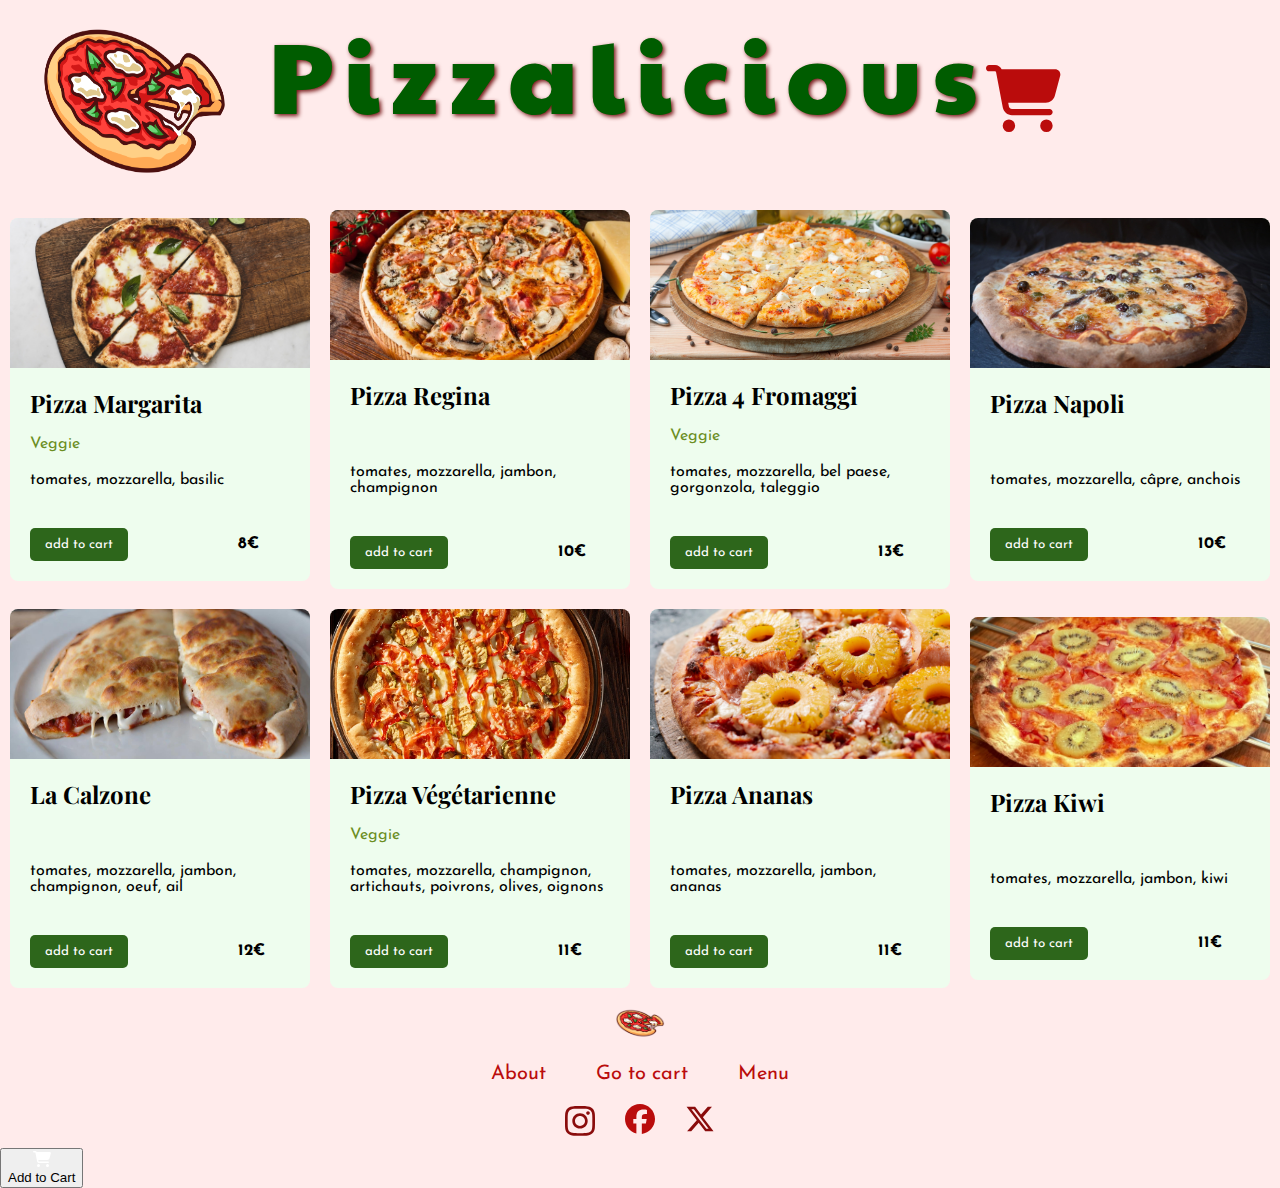
==== commit cce48395: "version finale 2.0" ====
--- a/index.html
+++ b/index.html
@@ -5,48 +5,72 @@
     <meta charset="UTF-8">
     <meta http-equiv="X-UA-Compatible" content="IE=edge">
     <meta name="viewport" content="width=device-width, initial-scale=1.0">
-    <link rel="stylesheet" href="./assets/scss/main.css">
-    
+    <!-- <script src="\\wsl.localhost\Ubuntu-22.04\home\seaansurf\DOM\projects\Dark-Kitchen\assets\js\script.js"></script> -->
     <script defer src="./assets/js/script.js"></script>
+    <link rel="stylesheet" href="assets/scss/main.css">
+    <!-- <link rel="stylesheet" href="assets/scss/vendors/_reset.css"> -->
     <title>Dark kitchen</title>
 </head>
 
 <body>
-    <label class="switch">
-        <input type="checkbox" onclick="toggleDarkMode()">
-        <span class="slider"></span>
-    </label>
-    <script src="./assets/js/dark-mode.js"></script>
+
+    <!-- HEADER -->
     <header>
         <section class="logopizza">
-            <a href=""><img class= imglogo src="./assets/img/logo.png" alt="Logo pizza"></a>
+            <a href="">
+                <img class=imglogo src="assets/img/logo.png" alt="Logo pizza">
+            </a>
         </section>
         <section class="title">
             <h1>Pizzalicious</h1>
         </section>
         <section class="logomenu">
-            <a class=lien href="#"><img class= imgmenu src="/./assets/img/menu.png" alt="Logo Menu"></a>
+
+            <section class="menuderoulant">
+                <img class=imgmenu src="assets/img/cart-shopping-solid.svg" alt="Logo Menu">
+
+            </section>
+
         </section>
     </header>
+    <!-- MAIN -->
+    <main>
 
-    <main>
         <!--  a faire dans JS -->
     </main>
+
+
+
+    <!--  FOOTER -->
     <footer>
-        <section class= "logo">
-            <img  src="./assets/img/logo.png" alt="Logo pizza">
+        <section>
+            <img class=imglogofooter src="assets/img/logo.png" alt="Logo pizza">
         </section>
+
         <section class="links">
-            <a href="#">About</a>
-            <a href="#">Go to cart</a>
-            <a href="#">Menu</a>
+            <a href="">About</a>
+            <a href="">Go to cart</a>
+            <a href="">Menu</a>
         </section>
+
+
         <section class="media">
-            <a href="#" target="_blank" ><img src="./assets/img/instagram.svg" alt="instagram" class="reseaux insta"></a>
-            <a href="#" target="_blank" ><img src="./assets/img/facebook.svg" alt="facebook" class="reseaux facebook"></a>
-            <a href="#" target="_blank" ><img src="./assets/img/x-twitter.svg" alt="x-twitter" class="reseaux twitter"></a>
+            <a href="" target="_blank"><img src="./assets/img/instagram_1.svg" alt="instagram"></a>
+            <a href="" target="_blank"><img src="assets/img/facebook_red.svg" alt="facebook"></a>
+            <a href="" target="_blank"><img src="./assets/img/x-twitter_1.svg" alt="x-twitter"></a>
         </section>
     </footer>
 </body>
 
-</html>+</html>
+
+
+<!-- BOUTON  -->
+<button class="CartBtn">
+    <span class="IconContainer">
+        <img src="assets/img/cart-shopping-solid-white.svg" alt="white cart" class="cart-for-btn">
+    </span>
+    <p class="text">Add to Cart</p>
+</button>
+
+<!-- BOUTON  -->--- a/assets/scss/main.css
+++ b/assets/scss/main.css
@@ -2,9 +2,10 @@
    v2.0 | 20110126
    License: none (public domain)
 */
+@import url("https://fonts.googleapis.com/css2?family=Paytone+One&display=swap");
 @import url("https://fonts.googleapis.com/css2?family=Crimson+Text:wght@400;700&family=Josefin+Sans:wght@300;400&family=Playfair+Display:wght@400;700&display=swap");
 html, body, div, span, applet, object, iframe,
-h1, h2, h3, h4, h5, h6, p, blockquote, pre,
+h1, h2, h4, h5, h6, p, blockquote, pre,
 a, abbr, acronym, address, big, cite, code,
 del, dfn, em, img, ins, kbd, q, s, samp,
 small, strike, strong, sub, sup, tt, var,
@@ -53,174 +54,57 @@
   border-spacing: 0;
 }
 
-footer {
-  width: 100%;
-  height: 150px;
-  display: flex;
-  flex-flow: column wrap;
+body {
+  background-color: rgb(255, 235, 235);
+}
+
+header {
+  width: 100%;
+  height: 200px;
+  display: flex;
+  flex-direction: row;
   align-items: center;
-  justify-content: center;
-  gap: 20px;
-}
-footer img {
-  width: 50px;
-}
-
-.links {
-  display: flex;
-  flex-direction: row;
-  gap: 50px;
-}
-.links a {
-  text-decoration: none;
-  color: rgb(186, 12, 12);
-  font-size: 20px;
-}
-
-.media {
-  display: flex;
-  flex-direction: row;
-  gap: 30px;
-}
-.media img {
-  width: 30px;
-}
-
-body {
-  background-color: rgb(255, 235, 235);
-}
-
-main {
-  width: 100%;
-  display: flex;
-  flex-direction: row;
-  flex-wrap: wrap;
-  align-items: center;
-  justify-content: center;
-}
-
-.pizza-card {
-  background-color: rgb(238, 253, 238);
-  border-radius: 8px;
-  margin: 10px;
-  width: 25%;
-  height: 450px;
-  transition: transform 0.3s ease-in-out;
-}
-@media screen and (max-width: 950px) {
-  .pizza-card {
-    width: 40%;
-  }
-}
-@media screen and (max-width: 500px) {
-  .pizza-card {
-    width: 80%;
-  }
-}
-.pizza-card:hover {
-  transform: scale(1.05);
-  box-shadow: 0 4px 8px rgba(0, 0, 0, 0.1);
-}
-.pizza-card__name {
-  font-family: "Playfair Display", serif;
-  font-size: 1.5em;
-  margin: 20px 20px;
-}
-.pizza-card__veganOrNot {
-  font-family: "Josefin Sans", sans-serif;
-  text-align: center;
-  margin: 20px 20px;
-  color: #6B8E23;
-}
-.pizza-card__photo {
-  width: 100%;
-  height: 150px;
-  border-radius: 8px;
-  -o-object-fit: cover;
-     object-fit: cover;
-}
-.pizza-card__ingredients {
-  margin: 20px 20px;
-  font-family: "Josefin Sans", sans-serif;
-}
-.pizza-card__add-to-cart {
-  font-family: "Josefin Sans", sans-serif;
-  background-color: rgb(45, 102, 27);
-  color: #fff;
-  padding: 10px 15px;
-  margin: 20px 20px;
-  border: none;
-  border-radius: 5px;
-  cursor: pointer;
-}
-.pizza-card__add-to-cart:hover {
-  background-color: rgb(42, 133, 14);
-}
-.pizza-card__price {
-  font-family: "Josefin Sans", sans-serif;
-  font-weight: bold;
-  margin-top: 10px;
-  margin-left: 70px;
-}
-
-header {
-  width: 100%;
-  display: flex;
-  flex-flow: row wrap;
-  align-items: center;
-  justify-content: center;
-  padding: 1%;
+  background-color: rgb(255, 235, 235);
 }
 
 .imglogo {
-  width: 100px;
+  width: 100%;
+  height: 100%;
   margin-left: 20%;
-}
-@media screen and (max-width: 500px) {
-  .imglogo {
-    width: 70px;
-  }
 }
 
 .logopizza {
   width: 15%;
   height: 100%;
+  background-color: rgb(255, 235, 235);
 }
 
 .title {
   font-family: "Paytone One, Sans-Serif";
   width: 60%;
   height: 100%;
+  font-size: 250%;
   text-align: center;
 }
 
 h1 {
   font-family: "Paytone One", sans-serif;
   color: rgb(0, 92, 0);
-  font-size: 4rem;
+  font-size: 100px;
   margin-top: 3%;
   margin-left: 10%;
   letter-spacing: 10px;
   text-shadow: 2px 2px 4px rgb(117, 23, 23);
 }
-@media screen and (max-width: 950px) {
-  h1 {
-    font-size: 3rem;
-  }
-}
-@media screen and (max-width: 500px) {
-  h1 {
-    font-size: 2rem;
-  }
-}
 
 .logomenu {
-  width: 20%;
+  width: 21%;
+  margin: auto;
 }
 
 .imgmenu {
-  width: 60%;
-  height: 50%;
+  width: 75px;
+  height: auto;
   display: flex;
   margin: auto;
 }
@@ -230,10 +114,27 @@
   position: relative;
   display: inline-block;
 }
-.menuderoulant ul {
+.menuderoulant .cart-container {
+  background-color: rgb(238, 253, 238);
+  border-radius: 8px;
+  margin: 10px;
+  width: 200px;
+  transition: transform 0.3s ease-in-out;
+  box-shadow: 0 4px 8px rgba(0, 0, 0, 0.1);
   display: none;
-}
-.menuderoulant:hover ul {
+  position: absolute;
+}
+.menuderoulant .cart-container h2 {
+  margin-top: 10px;
+  margin-bottom: 10px;
+  text-align: center;
+}
+.menuderoulant .cart-container div {
+  margin-left: 15px;
+  margin-top: 10px;
+  margin-bottom: 10px;
+}
+.menuderoulant:hover .cart-container {
   display: block;
 }
 
@@ -264,66 +165,113 @@
   border-radius: 20px;
 }
 
-.dark-mode {
-  background-color: rgb(92, 0, 0);
-  color: white;
-}
-
-.dark-mode-header {
-  background-color: rgb(92, 0, 0);
-}
-.dark-mode-header h1 {
-  text-shadow: 2px 2px 4px rgb(238, 253, 238);
-}
-
-.dark-mode-card {
-  background-color: rgb(0, 92, 0);
-}
-
-.dark-mode-foot {
-  background-color: rgb(92, 0, 0);
-}
-.dark-mode-foot a {
-  color: rgb(255, 235, 235);
-}
-
-.switch {
-  position: relative;
-  display: inline-block;
-  width: 40px;
-  height: 20px;
-  margin: 3px;
-}
-
-.switch input {
-  opacity: 0;
-  width: 0;
-  height: 0;
-}
-
-.slider {
-  position: absolute;
+main {
+  width: 100%;
+  height: auto;
+  display: flex;
+  flex-direction: row;
+  flex-wrap: wrap;
+  justify-content: flex-start;
+  align-content: center;
+  align-items: center;
+}
+
+.pizza-card {
+  background-color: rgb(238, 253, 238);
+  border-radius: 8px;
+  margin: 10px;
+  width: 300px;
+  transition: transform 0.3s ease-in-out;
+}
+.pizza-card:hover {
+  transform: scale(1.05);
+  box-shadow: 0 4px 8px rgba(0, 0, 0, 0.1);
+}
+.pizza-card__name {
+  font-family: "Playfair Display", serif;
+  font-size: 1.5em;
+  margin: 20px 20px;
+}
+.pizza-card__veganOrNot {
+  font-family: "Josefin Sans", sans-serif;
+  text-align: center;
+  margin: 20px 20px;
+  color: #6B8E23;
+}
+.pizza-card__photo {
+  width: 100%;
+  height: 150px;
+  border-radius: 8px 8px 0px 0px;
+  -o-object-fit: cover;
+     object-fit: cover;
+}
+.pizza-card__ingredients {
+  margin: 20px 20px;
+  font-family: "Josefin Sans", sans-serif;
+}
+.pizza-card__add-to-cart {
+  font-family: "Josefin Sans", sans-serif;
+  background-color: rgb(45, 102, 27);
+  color: #fff;
+  padding: 10px 15px;
+  margin: 20px 20px;
+  border: none;
+  border-radius: 5px;
   cursor: pointer;
-  top: 0;
-  left: 0;
-  right: 0;
-  bottom: 0;
-  background-color: grey;
-  border-radius: 34px;
-}
-
-.slider:before {
-  position: absolute;
-  content: "";
-  height: 10px;
-  width: 10px;
-  left: 8px;
-  bottom: 6px;
-  background-color: white;
-  border-radius: 50%;
-}
-
-input:checked + .slider:before {
-  background-color: white;
-  transform: translateX(13px);
+}
+.pizza-card__add-to-cart:hover {
+  background-color: rgb(42, 133, 14);
+}
+.pizza-card__price {
+  font-family: "Josefin Sans", sans-serif;
+  font-weight: bold;
+  margin-top: 10px;
+  margin-left: 90px;
+}
+
+footer {
+  width: 100%;
+  background-color: rgb(255, 235, 235);
+  height: 150px;
+  display: flex;
+  flex-flow: column wrap;
+  align-items: center;
+  justify-content: center;
+  gap: 20px;
+}
+
+.imglogofooter {
+  width: 50px;
+  height: auto;
+  align-content: center;
+}
+
+.links {
+  font-family: "Josefin Sans", sans-serif;
+  color: rgb(186, 12, 12);
+  display: flex;
+  flex-direction: row;
+  gap: 50px;
+}
+.links a {
+  text-decoration: none;
+  font-family: "Josefin Sans", sans-serif;
+  color: rgb(186, 12, 12);
+  font-size: 20px;
+}
+
+.media {
+  display: flex;
+  flex-direction: row;
+  gap: 30px;
+}
+.media img {
+  width: 30px;
+}
+
+@media (max-width: 768px) {
+  .pizza-card {
+    width: 100%;
+    margin: 20px 0;
+  }
 }/*# sourceMappingURL=main.css.map */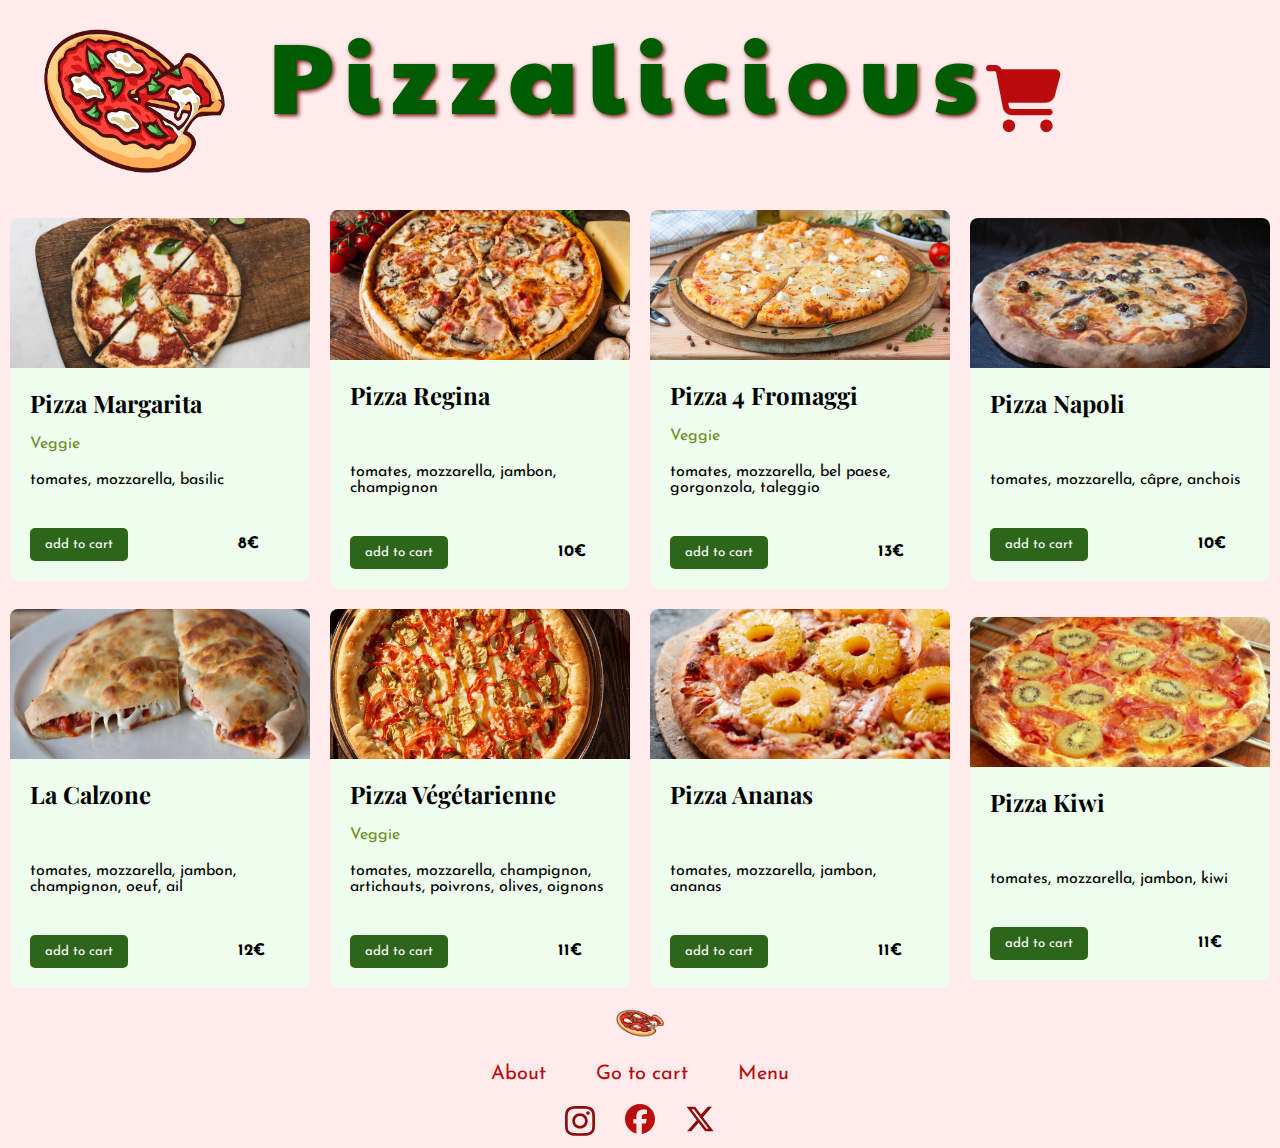
==== commit d96a3e43: "version finale 2.0" ====
--- a/index.html
+++ b/index.html
@@ -66,11 +66,11 @@
 
 
 <!-- BOUTON  -->
-<button class="CartBtn">
+<!-- <button class="CartBtn">
     <span class="IconContainer">
         <img src="assets/img/cart-shopping-solid-white.svg" alt="white cart" class="cart-for-btn">
     </span>
     <p class="text">Add to Cart</p>
-</button>
+</button> -->
 
 <!-- BOUTON  -->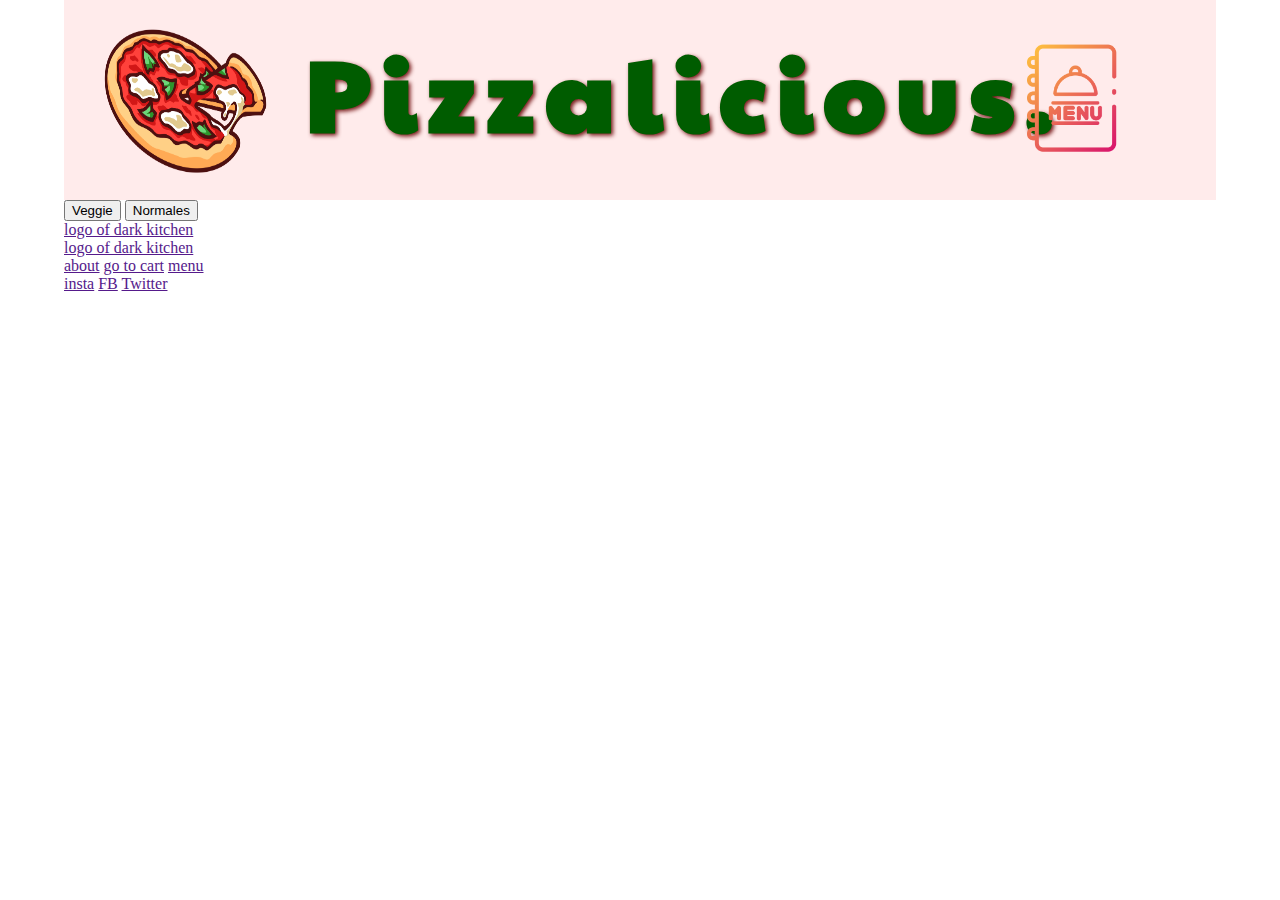
==== commit d6efb13b: "creation bouton+header" ====
--- a/index.html
+++ b/index.html
@@ -1,76 +1,77 @@
-<!DOCTYPE html>
-<html lang="en">
-
-<head>
-    <meta charset="UTF-8">
-    <meta http-equiv="X-UA-Compatible" content="IE=edge">
-    <meta name="viewport" content="width=device-width, initial-scale=1.0">
-    <!-- <script src="\\wsl.localhost\Ubuntu-22.04\home\seaansurf\DOM\projects\Dark-Kitchen\assets\js\script.js"></script> -->
-    <script defer src="./assets/js/script.js"></script>
-    <link rel="stylesheet" href="assets/scss/main.css">
-    <!-- <link rel="stylesheet" href="assets/scss/vendors/_reset.css"> -->
-    <title>Dark kitchen</title>
-</head>
-
-<body>
-
-    <!-- HEADER -->
-    <header>
-        <section class="logopizza">
-            <a href="">
-                <img class=imglogo src="assets/img/logo.png" alt="Logo pizza">
-            </a>
-        </section>
-        <section class="title">
-            <h1>Pizzalicious</h1>
-        </section>
-        <section class="logomenu">
-
-            <section class="menuderoulant">
-                <img class=imgmenu src="assets/img/cart-shopping-solid.svg" alt="Logo Menu">
-
-            </section>
-
-        </section>
-    </header>
-    <!-- MAIN -->
-    <main>
-
-        <!--  a faire dans JS -->
-    </main>
-
-
-
-    <!--  FOOTER -->
-    <footer>
-        <section>
-            <img class=imglogofooter src="assets/img/logo.png" alt="Logo pizza">
-        </section>
-
-        <section class="links">
-            <a href="">About</a>
-            <a href="">Go to cart</a>
-            <a href="">Menu</a>
-        </section>
-
-
-        <section class="media">
-            <a href="" target="_blank"><img src="./assets/img/instagram_1.svg" alt="instagram"></a>
-            <a href="" target="_blank"><img src="assets/img/facebook_red.svg" alt="facebook"></a>
-            <a href="" target="_blank"><img src="./assets/img/x-twitter_1.svg" alt="x-twitter"></a>
-        </section>
-    </footer>
-</body>
-
-</html>
-
-
-<!-- BOUTON  -->
-<!-- <button class="CartBtn">
-    <span class="IconContainer">
-        <img src="assets/img/cart-shopping-solid-white.svg" alt="white cart" class="cart-for-btn">
-    </span>
-    <p class="text">Add to Cart</p>
-</button> -->
-
-<!-- BOUTON  -->+<!DOCTYPE html>
+<html lang="en">
+
+<head>
+    <link href ="assets/scss/style.css" rel ="stylesheet">
+    <meta charset="UTF-8">
+    <meta http-equiv="X-UA-Compatible" content="IE=edge">
+    <meta name="viewport" content="width=device-width, initial-scale=1.0">
+    <title>Dark kitchen</title>
+    <link rel="preconnect" href="https://fonts.googleapis.com">
+<link rel="preconnect" href="https://fonts.gstatic.com" crossorigin>
+<link href="https://fonts.googleapis.com/css2?family=Gloock&family=Paytone+One&display=swap" rel="stylesheet">
+<link rel="preconnect" href="https://fonts.googleapis.com">
+<link rel="preconnect" href="https://fonts.gstatic.com" crossorigin>
+<link href="https://fonts.googleapis.com/css2?family=Kaushan+Script&display=swap" rel="stylesheet">
+<link rel="preconnect" href="https://fonts.googleapis.com">
+<link rel="preconnect" href="https://fonts.gstatic.com" crossorigin>
+<link href="https://fonts.googleapis.com/css2?family=Crimson+Text&display=swap" rel="stylesheet">
+
+</head>
+
+<body>
+    <header> 
+        <section class="logopizza">
+        <a href="">
+            <img class= imglogo src="/assets/img/pngimg.com - pizza_PNG43995.png" alt="Logo pizza">
+            </a>
+    </section>
+    <section class="title">
+        <h1>Pizzalicious.</h1>
+    </section>
+    <section class="logomenu">
+        <a class=lien href="lien">
+            <section class="menuderoulant">
+        <img class= imgmenu src="/assets/img/4813064.png" alt="Logo Menu">
+        <ul class="listemenu">
+            <li><a href="#">pizzas</a></li>
+            <li><a href="#">pizzas veggies</a></li>
+        </ul>
+    </section>
+    </a>
+    </section>
+    </header>
+
+    <button id="veggieButton">Veggie</button>
+    <button id="nonVeggieButton">Normales</button>
+
+    <main>
+        <!--  a faire dans JS -->
+    </main>
+    <a href="">logo of dark kitchen</a>
+
+
+
+
+    <footer>
+        <section>
+            <a href="">logo of dark kitchen</a>
+        </section>
+
+        <section class="links">
+        <a href="">about</a>
+        <a href="">go to cart</a>
+        <a href="">menu</a>
+    </section>
+
+
+        <section class="media">
+            <a href="">insta</a>
+            <a href="">FB</a>
+            <a href="">Twitter</a>
+        </section>
+    </footer>
+    <script defer src="script.js"></script>
+</body>
+
+</html>--- a/assets/scss/style.css
+++ b/assets/scss/style.css
@@ -0,0 +1,95 @@
+@import url("https://fonts.googleapis.com/css2?family=Crimson+Text:wght@400;700&family=Josefin+Sans:wght@300;400&family=Playfair+Display:wght@400;700&display=swap");
+@import url("https://fonts.googleapis.com/css2?family=Crimson+Text&display=swap");
+body {
+  max-width: 90%;
+  margin: auto;
+  background-color: rgb(255, 255, 255);
+}
+
+header {
+  width: 100%;
+  height: 200px;
+  display: flex;
+  flex-direction: row;
+  align-items: center;
+  background-color: rgb(255, 235, 235);
+}
+
+.imglogo {
+  width: 100%;
+  height: 100%;
+  margin-left: 20%;
+}
+
+.logopizza {
+  width: 15%;
+  height: 100%;
+  background-color: rgb(255, 235, 235);
+}
+
+.title {
+  width: 60%;
+  height: 100%;
+  font-size: 250%;
+  text-align: center;
+}
+
+h1 {
+  font-family: "Paytone One", sans-serif;
+  color: rgb(0, 92, 0);
+  font-size: 100px;
+  margin-top: 3%;
+  margin-left: 10%;
+  letter-spacing: 10px;
+  text-shadow: 2px 2px 4px rgb(117, 23, 23);
+}
+
+.logomenu {
+  width: 21%;
+  margin: auto;
+}
+
+.imgmenu {
+  width: 60%;
+  height: 50%;
+  display: flex;
+  margin: auto;
+}
+
+.menuderoulant {
+  position: relative;
+  display: inline-block;
+}
+.menuderoulant ul {
+  display: none;
+}
+.menuderoulant:hover ul {
+  display: block;
+}
+
+.listemenu {
+  position: relative;
+  list-style: none;
+  padding: 5%;
+  margin: 0;
+  background-color: rgb(255, 255, 255);
+  box-shadow: 0px 8px 16px 0px rgba(0, 0, 0, 0.2);
+}
+
+.listemenu li {
+  padding: 10px;
+  text-align: right;
+}
+
+.menuderoulant a {
+  font-family: "Crimson Text", serif;
+  font-size: x-large;
+  text-decoration: none;
+  color: rgb(14, 9, 9);
+}
+
+ul {
+  width: 60%;
+  height: 90px;
+  border-radius: 20px;
+}/*# sourceMappingURL=style.css.map */